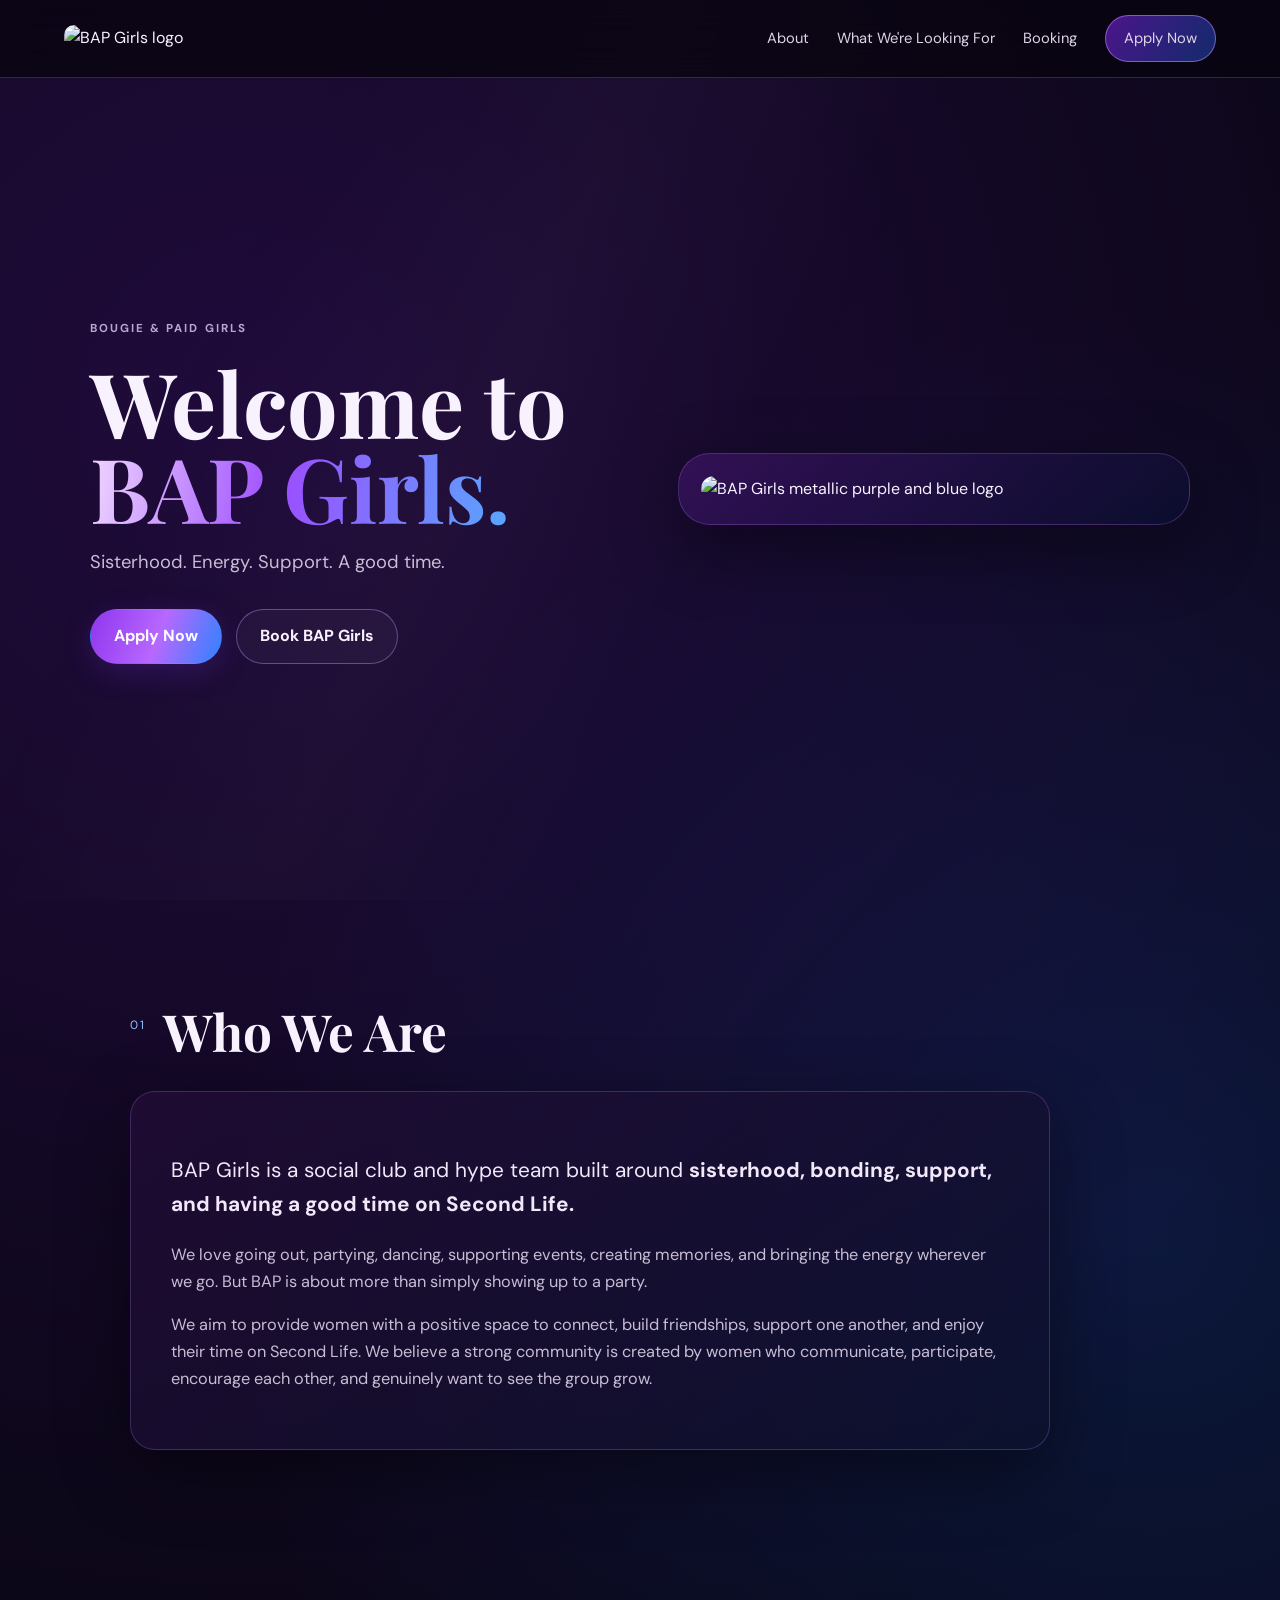
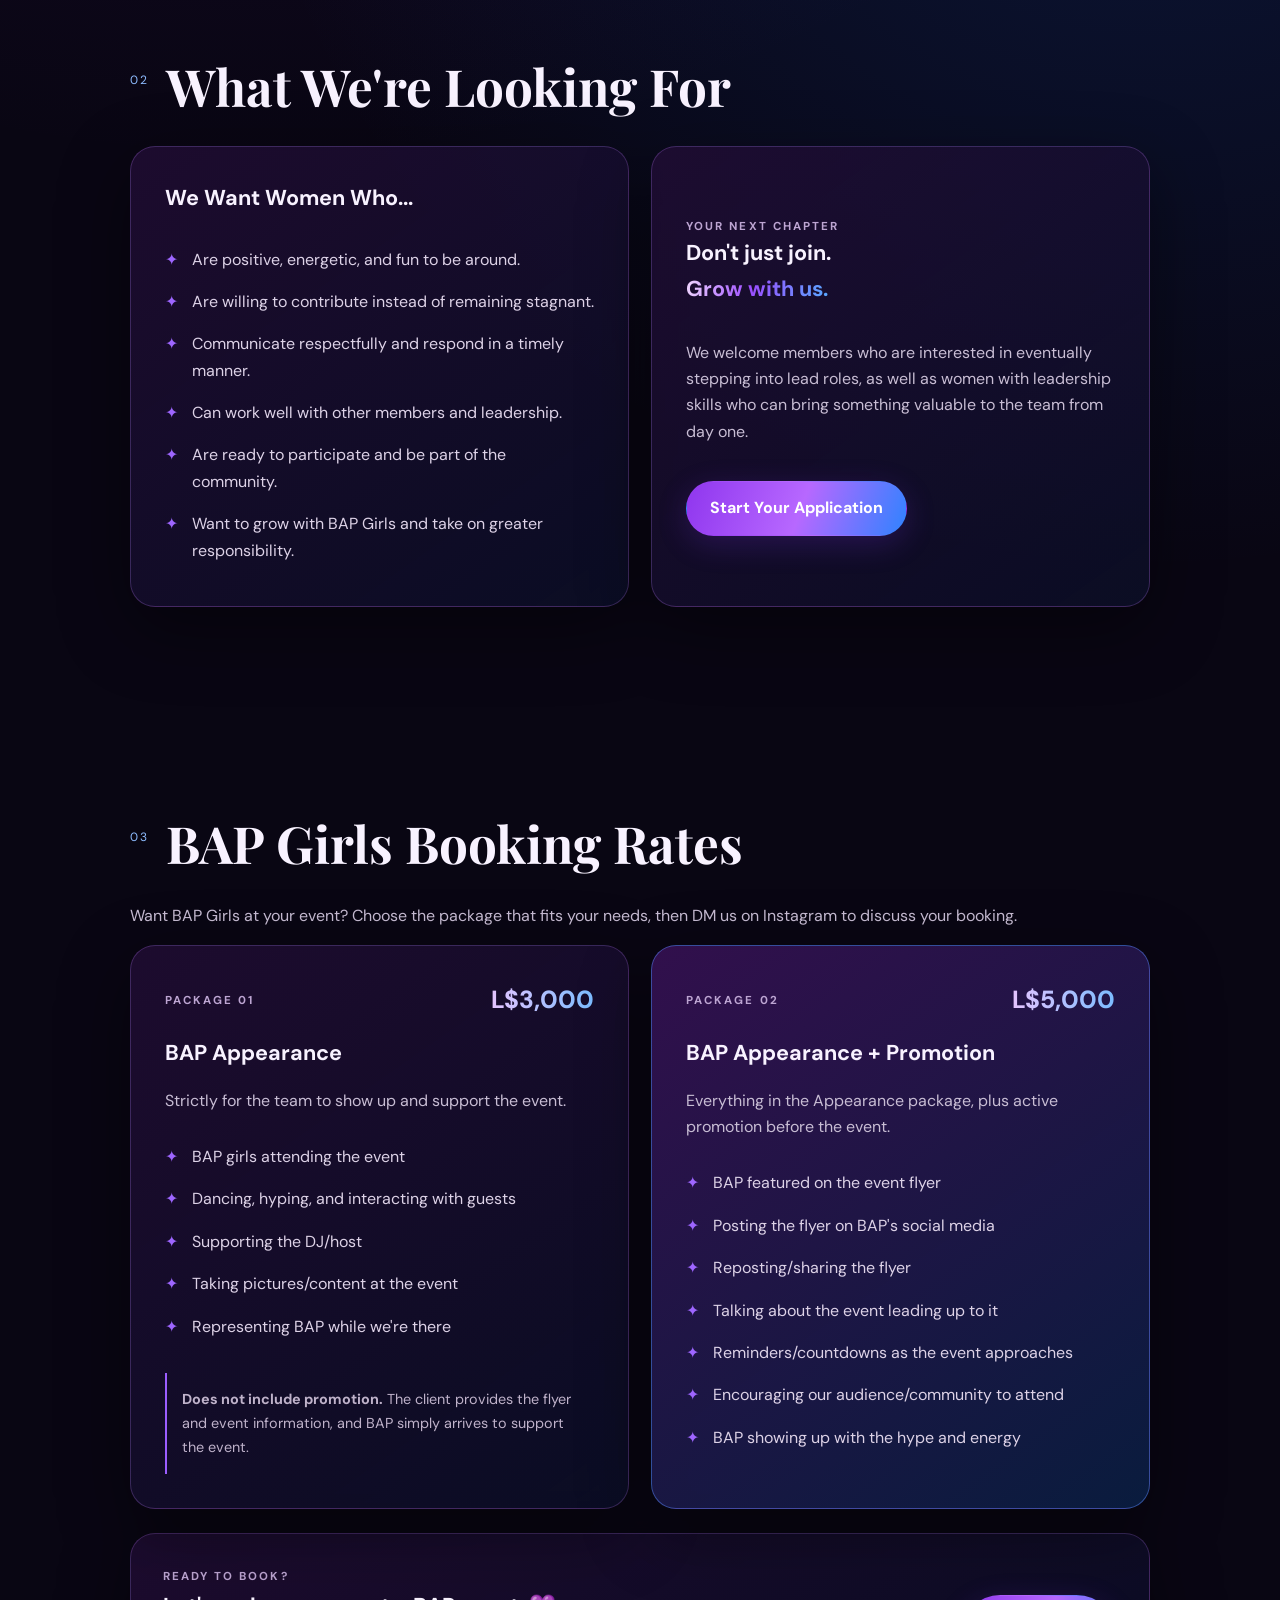
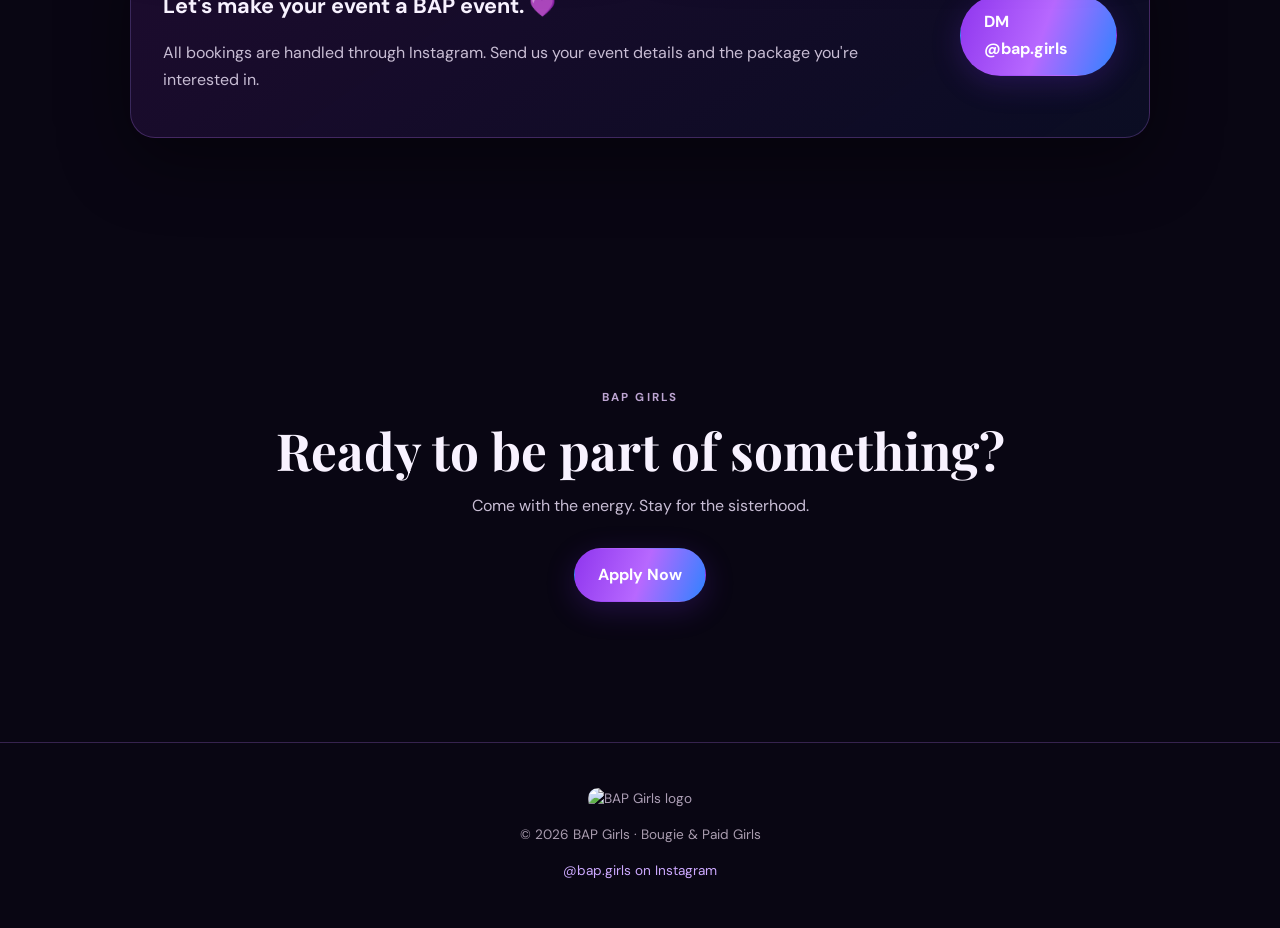
==== index.html @ beb912d2 "Add files via upload" ====
<!DOCTYPE html>
<html lang="en">
<head>
  <meta charset="UTF-8">
  <meta name="viewport" content="width=device-width, initial-scale=1.0">
  <meta name="description" content="BAP Girls — Bougie & Paid Girls. A Second Life social club and hype team centered on sisterhood, bonding, support, and having a good time.">
  <title>BAP Girls | Bougie & Paid Girls</title>
  <link rel="preconnect" href="https://fonts.googleapis.com">
  <link rel="preconnect" href="https://fonts.gstatic.com" crossorigin>
  <link href="https://fonts.googleapis.com/css2?family=DM+Sans:wght@400;500;600;700&family=Playfair+Display:wght@600;700&display=swap" rel="stylesheet">
  <link rel="stylesheet" href="styles.css">
</head>
<body>
  <div class="ambient ambient-one"></div>
  <div class="ambient ambient-two"></div>

  <header class="site-header">
    <a class="brand" href="#home" aria-label="BAP Girls home">
      <img src="assets/bap-girls-logo.png" alt="BAP Girls logo">
    </a>
    <button class="menu-toggle" aria-label="Open menu" aria-expanded="false">☰</button>
    <nav class="nav">
      <a href="#about">About</a>
      <a href="#looking-for">What We're Looking For</a>
      <a href="#booking">Booking</a>
      <a class="nav-apply" href="application.html">Apply Now</a>
    </nav>
  </header>

  <main>
    <section id="home" class="hero section">
      <div class="hero-copy">
        <span class="eyebrow">BOUGIE &amp; PAID GIRLS</span>
        <h1>Welcome to<br><span>BAP Girls.</span></h1>
        <p class="hero-text">Sisterhood. Energy. Support. A good time.</p>
        <div class="hero-actions">
          <a class="button button-primary" href="application.html">Apply Now</a>
          <a class="button button-ghost" href="#booking">Book BAP Girls</a>
        </div>
      </div>
      <div class="hero-logo-card">
        <div class="shine"></div>
        <img src="assets/bap-girls-logo.png" alt="BAP Girls metallic purple and blue logo">
      </div>
    </section>

    <section id="about" class="section content-section">
      <div class="section-heading">
        <span class="section-number">01</span>
        <h2>Who We Are</h2>
      </div>
      <div class="glass-card about-card">
        <p class="lead">BAP Girls is a social club and hype team built around <strong>sisterhood, bonding, support, and having a good time on Second Life.</strong></p>
        <p>We love going out, partying, dancing, supporting events, creating memories, and bringing the energy wherever we go. But BAP is about more than simply showing up to a party.</p>
        <p>We aim to provide women with a positive space to connect, build friendships, support one another, and enjoy their time on Second Life. We believe a strong community is created by women who communicate, participate, encourage each other, and genuinely want to see the group grow.</p>
      </div>
    </section>

    <section id="looking-for" class="section content-section">
      <div class="section-heading">
        <span class="section-number">02</span>
        <h2>What We're Looking For</h2>
      </div>
      <div class="looking-grid">
        <div class="glass-card">
          <h3>We Want Women Who...</h3>
          <ul class="feature-list">
            <li>Are positive, energetic, and fun to be around.</li>
            <li>Are willing to contribute instead of remaining stagnant.</li>
            <li>Communicate respectfully and respond in a timely manner.</li>
            <li>Can work well with other members and leadership.</li>
            <li>Are ready to participate and be part of the community.</li>
            <li>Want to grow with BAP Girls and take on greater responsibility.</li>
          </ul>
        </div>
        <div class="glass-card emphasis-card">
          <span class="mini-label">YOUR NEXT CHAPTER</span>
          <h3>Don't just join.<br><span>Grow with us.</span></h3>
          <p>We welcome members who are interested in eventually stepping into lead roles, as well as women with leadership skills who can bring something valuable to the team from day one.</p>
          <a class="button button-primary" href="application.html">Start Your Application</a>
        </div>
      </div>
    </section>

    <section id="booking" class="section content-section">
      <div class="section-heading">
        <span class="section-number">03</span>
        <h2>BAP Girls Booking Rates</h2>
      </div>
      <p class="section-intro">Want BAP Girls at your event? Choose the package that fits your needs, then DM us on Instagram to discuss your booking.</p>

      <div class="rates-grid">
        <article class="rate-card">
          <div class="rate-top">
            <span class="package">PACKAGE 01</span>
            <span class="price">L$3,000</span>
          </div>
          <h3>BAP Appearance</h3>
          <p class="rate-description">Strictly for the team to show up and support the event.</p>
          <ul class="feature-list">
            <li>BAP girls attending the event</li>
            <li>Dancing, hyping, and interacting with guests</li>
            <li>Supporting the DJ/host</li>
            <li>Taking pictures/content at the event</li>
            <li>Representing BAP while we're there</li>
          </ul>
          <div class="note"><strong>Does not include promotion.</strong> The client provides the flyer and event information, and BAP simply arrives to support the event.</div>
        </article>

        <article class="rate-card featured-rate">
          <div class="rate-top">
            <span class="package">PACKAGE 02</span>
            <span class="price">L$5,000</span>
          </div>
          <h3>BAP Appearance + Promotion</h3>
          <p class="rate-description">Everything in the Appearance package, plus active promotion before the event.</p>
          <ul class="feature-list">
            <li>BAP featured on the event flyer</li>
            <li>Posting the flyer on BAP's social media</li>
            <li>Reposting/sharing the flyer</li>
            <li>Talking about the event leading up to it</li>
            <li>Reminders/countdowns as the event approaches</li>
            <li>Encouraging our audience/community to attend</li>
            <li>BAP showing up with the hype and energy</li>
          </ul>
        </article>
      </div>

      <div class="booking-cta glass-card">
        <div>
          <span class="mini-label">READY TO BOOK?</span>
          <h3>Let's make your event a BAP event. 💜</h3>
          <p>All bookings are handled through Instagram. Send us your event details and the package you're interested in.</p>
        </div>
        <a class="button button-primary" href="https://www.instagram.com/bap.girls/" target="_blank" rel="noopener">DM @bap.girls</a>
      </div>
    </section>

    <section class="section final-cta">
      <div class="cta-inner">
        <span class="eyebrow">BAP GIRLS</span>
        <h2>Ready to be part of something?</h2>
        <p>Come with the energy. Stay for the sisterhood.</p>
        <a class="button button-primary" href="application.html">Apply Now</a>
      </div>
    </section>
  </main>

  <footer class="site-footer">
    <img src="assets/bap-girls-logo.png" alt="BAP Girls logo">
    <p>© <span id="year"></span> BAP Girls · Bougie &amp; Paid Girls</p>
    <a href="https://www.instagram.com/bap.girls/" target="_blank" rel="noopener">@bap.girls on Instagram</a>
  </footer>

  <script>
    document.getElementById('year').textContent = new Date().getFullYear();

    const toggle = document.querySelector('.menu-toggle');
    const nav = document.querySelector('.nav');
    toggle.addEventListener('click', () => {
      const open = nav.classList.toggle('open');
      toggle.setAttribute('aria-expanded', open);
    });
    nav.querySelectorAll('a').forEach(a => a.addEventListener('click', () => nav.classList.remove('open')));
  </script>
</body>
</html>
---- styles.css ----
:root{
  --bg:#090613; --panel:rgba(27,11,46,.72); --purple:#9d4dff; --purple2:#d6a2ff;
  --blue:#2778ff; --blue2:#6bb8ff; --text:#f8f2ff; --muted:#c8bdd4; --line:rgba(190,126,255,.25);
  --shadow:0 22px 70px rgba(0,0,0,.42);
}
*{box-sizing:border-box}
html{scroll-behavior:smooth}
body{margin:0;background:radial-gradient(circle at 20% 10%,rgba(100,26,180,.25),transparent 35%),radial-gradient(circle at 90% 30%,rgba(20,94,220,.20),transparent 30%),var(--bg);color:var(--text);font-family:"DM Sans",sans-serif;line-height:1.65;overflow-x:hidden}
body:before{content:"";position:fixed;inset:0;pointer-events:none;background:linear-gradient(115deg,transparent 20%,rgba(255,255,255,.025) 40%,transparent 60%);z-index:-1}
a{color:inherit;text-decoration:none}
button,input,textarea,select{font:inherit}
.site-header{position:sticky;top:0;z-index:20;height:78px;padding:10px 5vw;display:flex;align-items:center;justify-content:space-between;background:rgba(8,5,15,.76);backdrop-filter:blur(18px);border-bottom:1px solid var(--line)}
.brand img{width:88px;height:55px;object-fit:cover;object-position:center;border-radius:10px;mix-blend-mode:screen}
.nav{display:flex;align-items:center;gap:28px;font-size:.92rem;color:#ded4e9}
.nav a{transition:.2s ease}
.nav a:hover{color:white;text-shadow:0 0 18px var(--purple2)}
.nav-apply{padding:10px 18px;border:1px solid rgba(198,139,255,.55);border-radius:999px;background:linear-gradient(120deg,rgba(120,34,220,.6),rgba(31,92,220,.45))}
.menu-toggle{display:none;background:none;color:white;border:0;font-size:1.5rem}
.section{padding:105px 7vw}
.hero{min-height:calc(100vh - 78px);display:grid;grid-template-columns:1fr 1fr;gap:6vw;align-items:center;max-width:1400px;margin:auto}
.eyebrow,.mini-label,.package{letter-spacing:.18em;font-size:.72rem;font-weight:700;color:#bda5d2}
.hero h1{font-family:"Playfair Display",serif;font-size:clamp(3.4rem,7vw,6.8rem);line-height:.95;margin:18px 0}
.hero h1 span,.emphasis-card h3 span{background:linear-gradient(100deg,#f2d9ff,#9d4dff 45%,#57a8ff);-webkit-background-clip:text;background-clip:text;color:transparent}
.hero-text{font-size:1.15rem;color:var(--muted);max-width:500px}
.hero-actions{display:flex;gap:14px;margin-top:32px;flex-wrap:wrap}
.button{display:inline-flex;justify-content:center;align-items:center;border-radius:999px;padding:13px 23px;font-weight:700;cursor:pointer;transition:.2s ease;border:1px solid transparent}
.button:hover{transform:translateY(-2px);box-shadow:0 12px 35px rgba(124,56,255,.25)}
.button-primary{background:linear-gradient(110deg,#8f36ee,#b768ff 52%,#2f83ff);color:white;box-shadow:0 8px 30px rgba(117,48,230,.22)}
.button-ghost{border-color:rgba(200,155,255,.4);background:rgba(255,255,255,.03)}
.hero-logo-card{position:relative;padding:22px;border:1px solid var(--line);border-radius:32px;background:linear-gradient(145deg,rgba(82,24,131,.45),rgba(8,15,47,.65));box-shadow:var(--shadow);overflow:hidden}
.hero-logo-card img{display:block;width:100%;border-radius:20px}
.shine{position:absolute;width:55%;height:140%;top:-20%;left:-80%;transform:rotate(20deg);background:linear-gradient(90deg,transparent,rgba(255,255,255,.16),transparent);animation:shine 7s infinite}
@keyframes shine{0%,55%{left:-80%}70%,100%{left:130%}}
.content-section{max-width:1200px;margin:auto}
.section-heading{display:flex;align-items:flex-start;gap:18px;margin-bottom:32px}
.section-number{font-size:.75rem;letter-spacing:.16em;color:#8ebcff;padding-top:11px}
h2{font-family:"Playfair Display",serif;font-size:clamp(2.2rem,4vw,3.7rem);line-height:1.05;margin:0}
.glass-card,.rate-card{border:1px solid var(--line);background:linear-gradient(145deg,rgba(34,13,54,.78),rgba(12,17,44,.66));border-radius:25px;box-shadow:var(--shadow)}
.about-card{padding:40px;max-width:920px}
.about-card p{color:var(--muted);font-size:1.02rem}.about-card .lead{font-size:1.3rem;color:#f2e8fa}
.looking-grid,.rates-grid{display:grid;grid-template-columns:1fr 1fr;gap:22px}
.looking-grid .glass-card,.rate-card{padding:34px}
h3{font-size:1.35rem;margin:0 0 16px}
.feature-list{list-style:none;padding:0;margin:22px 0 0}
.feature-list li{position:relative;padding:8px 0 8px 27px;color:#ddd2e7}
.feature-list li:before{content:"✦";position:absolute;left:0;color:#9e66ff}
.emphasis-card{display:flex;flex-direction:column;justify-content:center;min-height:350px}
.emphasis-card p,.section-intro,.rate-description,.booking-cta p{color:var(--muted)}
.emphasis-card .button{align-self:flex-start;margin-top:20px}
.rates-grid{align-items:stretch}
.rate-card{position:relative}
.featured-rate{border-color:rgba(91,137,255,.48);background:linear-gradient(145deg,rgba(62,19,95,.76),rgba(10,37,78,.72))}
.rate-top{display:flex;justify-content:space-between;gap:15px;align-items:center;margin-bottom:15px}
.price{font-size:1.55rem;font-weight:800;background:linear-gradient(90deg,#e5c4ff,#7bbcff);-webkit-background-clip:text;background-clip:text;color:transparent;white-space:nowrap}
.note{margin-top:25px;padding:15px;border-left:2px solid #9b5dff;color:#bfb2ca;font-size:.9rem}
.booking-cta{margin-top:24px;padding:28px 32px;display:flex;justify-content:space-between;align-items:center;gap:25px}
.final-cta{text-align:center;padding-top:140px;padding-bottom:140px}
.cta-inner{max-width:800px;margin:auto}
.cta-inner h2{margin:14px 0}.cta-inner p{color:var(--muted);margin-bottom:28px}
.site-footer{padding:45px 7vw;border-top:1px solid var(--line);text-align:center;color:#a99caf;font-size:.85rem}
.site-footer img{width:100px;height:60px;object-fit:cover;object-position:center;border-radius:10px;mix-blend-mode:screen}
.site-footer a{color:#cda9ff}
.application-main{max-width:950px;margin:auto;padding:85px 5vw}
.application-hero{text-align:center;max-width:780px;margin:0 auto 55px}
.application-hero h1{font-family:"Playfair Display",serif;font-size:clamp(2.7rem,6vw,5rem);line-height:1;margin:15px 0}
.application-hero h1 span{background:linear-gradient(100deg,#f2d9ff,#9d4dff 45%,#57a8ff);-webkit-background-clip:text;background-clip:text;color:transparent}
.application-hero p{color:var(--muted)}
.application-form{display:grid;gap:20px}
.form-section{padding:34px;border-radius:25px;border:1px solid var(--line);background:linear-gradient(145deg,rgba(34,13,54,.75),rgba(10,16,40,.72));box-shadow:var(--shadow)}
.form-heading{display:flex;gap:16px;margin-bottom:28px}
.form-heading>span{font-size:.75rem;color:#8ebcff;letter-spacing:.14em;padding-top:8px}
.form-heading h2{font-size:2rem}.form-heading p{margin:5px 0 0;color:#a99caf}
.form-section label{display:block;font-weight:600;margin-top:22px}.form-section label:first-of-type{margin-top:0}
.form-section label>span{color:#c98cff}
.form-section small{display:block;color:#988ca3;font-weight:400;font-size:.8rem;margin:5px 0 8px}
input,textarea,select{width:100%;margin-top:9px;padding:14px 15px;border-radius:13px;border:1px solid rgba(191,135,255,.24);background:rgba(5,4,13,.62);color:white;outline:none}
input:focus,textarea:focus,select:focus{border-color:#9856e8;box-shadow:0 0 0 3px rgba(145,74,235,.13)}
textarea{min-height:125px;resize:vertical}
select{appearance:auto}
.checkbox-label{display:flex!important;gap:12px;align-items:flex-start;margin-top:24px!important;font-weight:500!important;color:#ddd4e6}
.checkbox-label input{width:19px;height:19px;margin:3px 0 0;flex:0 0 19px;accent-color:#9a50ed}
.acknowledgment{padding:20px;border-radius:15px;background:rgba(91,40,130,.16);border:1px solid rgba(166,100,236,.2);color:#cfc2d7}
.acknowledgment p{margin:0 0 10px}.acknowledgment p:last-child{margin-bottom:0}
.submit-area{text-align:center;padding:22px 0 50px}.submit-area p{color:#93889a;font-size:.85rem}.submit-button{border:0;font-size:1rem}
.thank-you-page{min-height:100vh;display:grid;place-items:center;padding:30px}
.thank-you-card{text-align:center;max-width:650px;padding:55px 40px}
.thank-you-card img{width:240px;max-width:80%;border-radius:18px;mix-blend-mode:screen;margin-bottom:25px}
.thank-you-card h1{font-family:"Playfair Display",serif;font-size:3rem;line-height:1.05;margin:15px 0}
.thank-you-card p{color:var(--muted);margin-bottom:30px}
@media(max-width:850px){
  .site-header{padding:10px 4vw}.menu-toggle{display:block}.nav{display:none;position:absolute;top:78px;left:0;right:0;padding:18px 5vw;background:rgba(8,5,15,.97);border-bottom:1px solid var(--line);flex-direction:column;align-items:stretch}.nav.open{display:flex}.nav a{padding:10px}.nav-always{display:flex;flex-direction:row;position:static;padding:0;background:none;border:0}
  .hero{grid-template-columns:1fr;min-height:auto;padding-top:75px}.hero-logo-card{order:-1}.looking-grid,.rates-grid{grid-template-columns:1fr}.booking-cta{flex-direction:column;align-items:flex-start}
}
@media(max-width:560px){
  .section{padding:75px 5vw}.application-main{padding:60px 4vw}.form-section{padding:25px 20px}.about-card,.looking-grid .glass-card,.rate-card{padding:25px}.hero h1{font-size:3.25rem}.nav-always{display:none}.brand img{width:80px;height:50px}
}
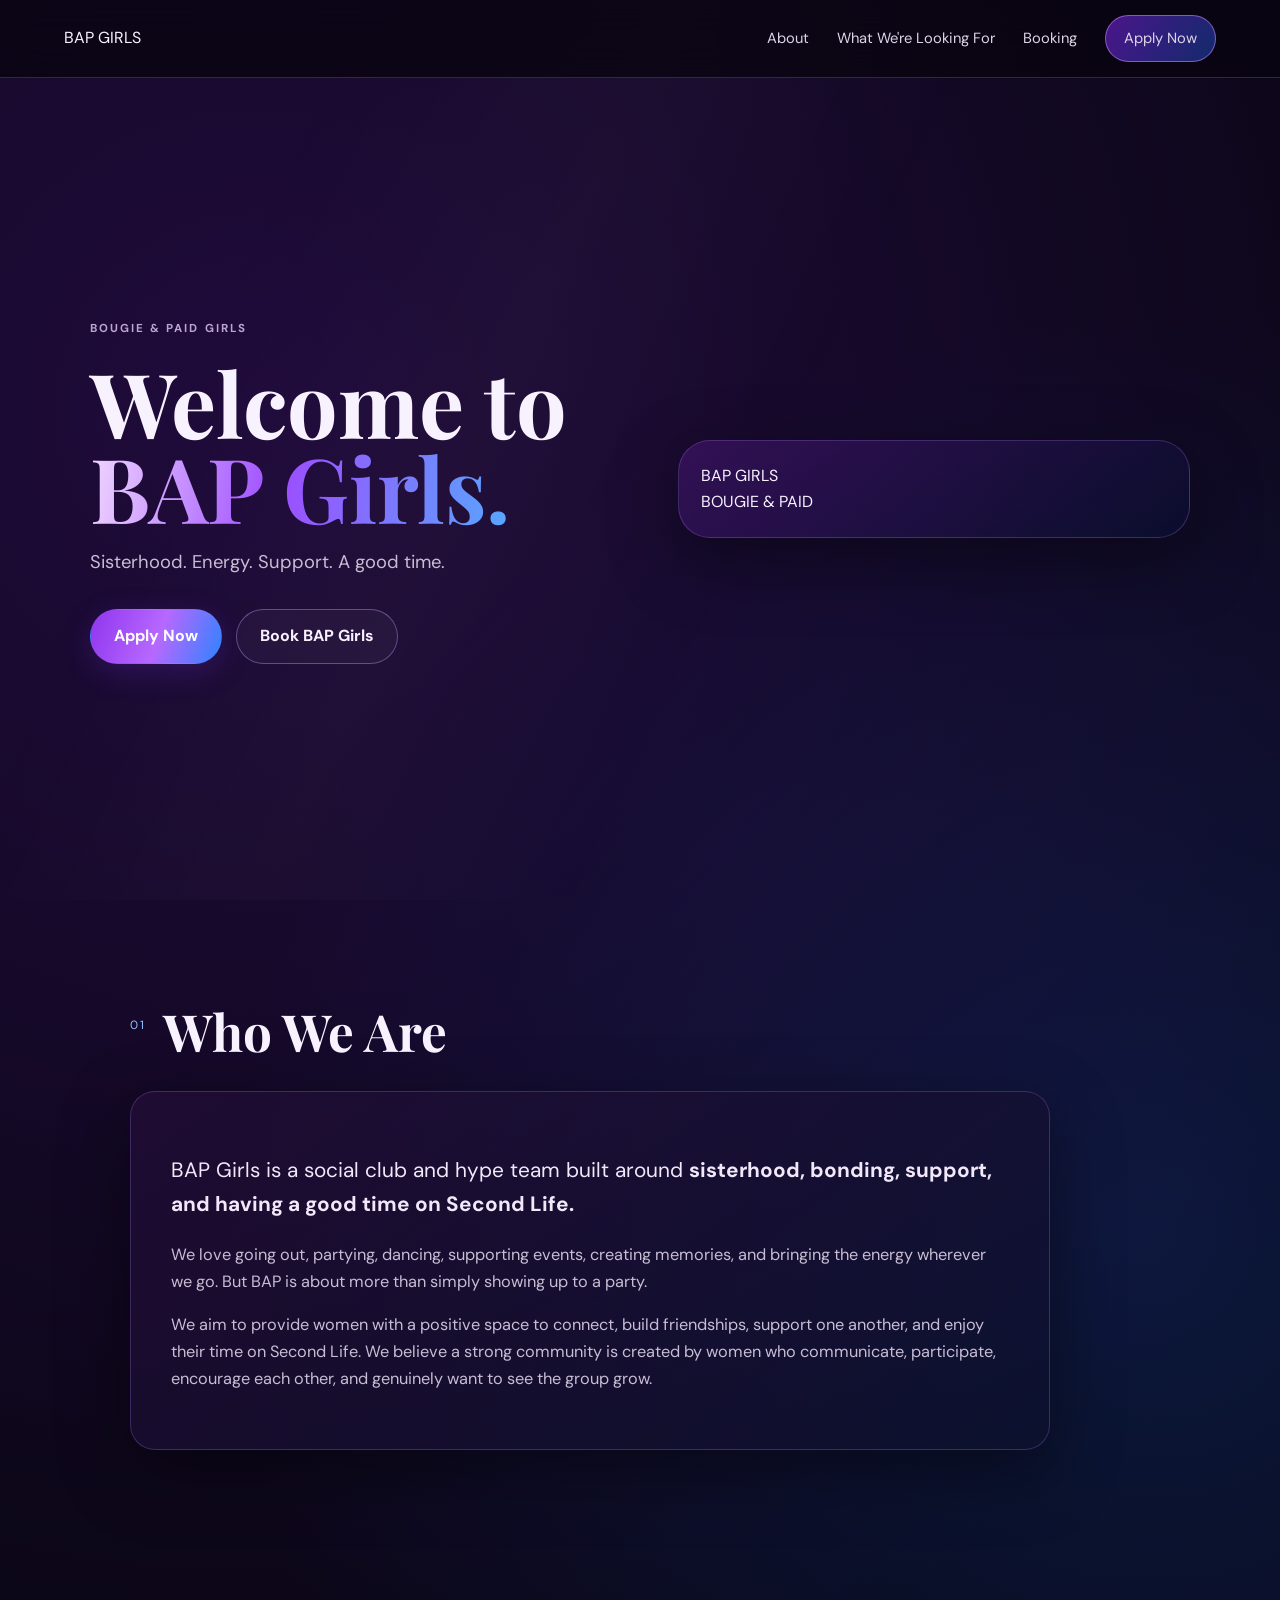
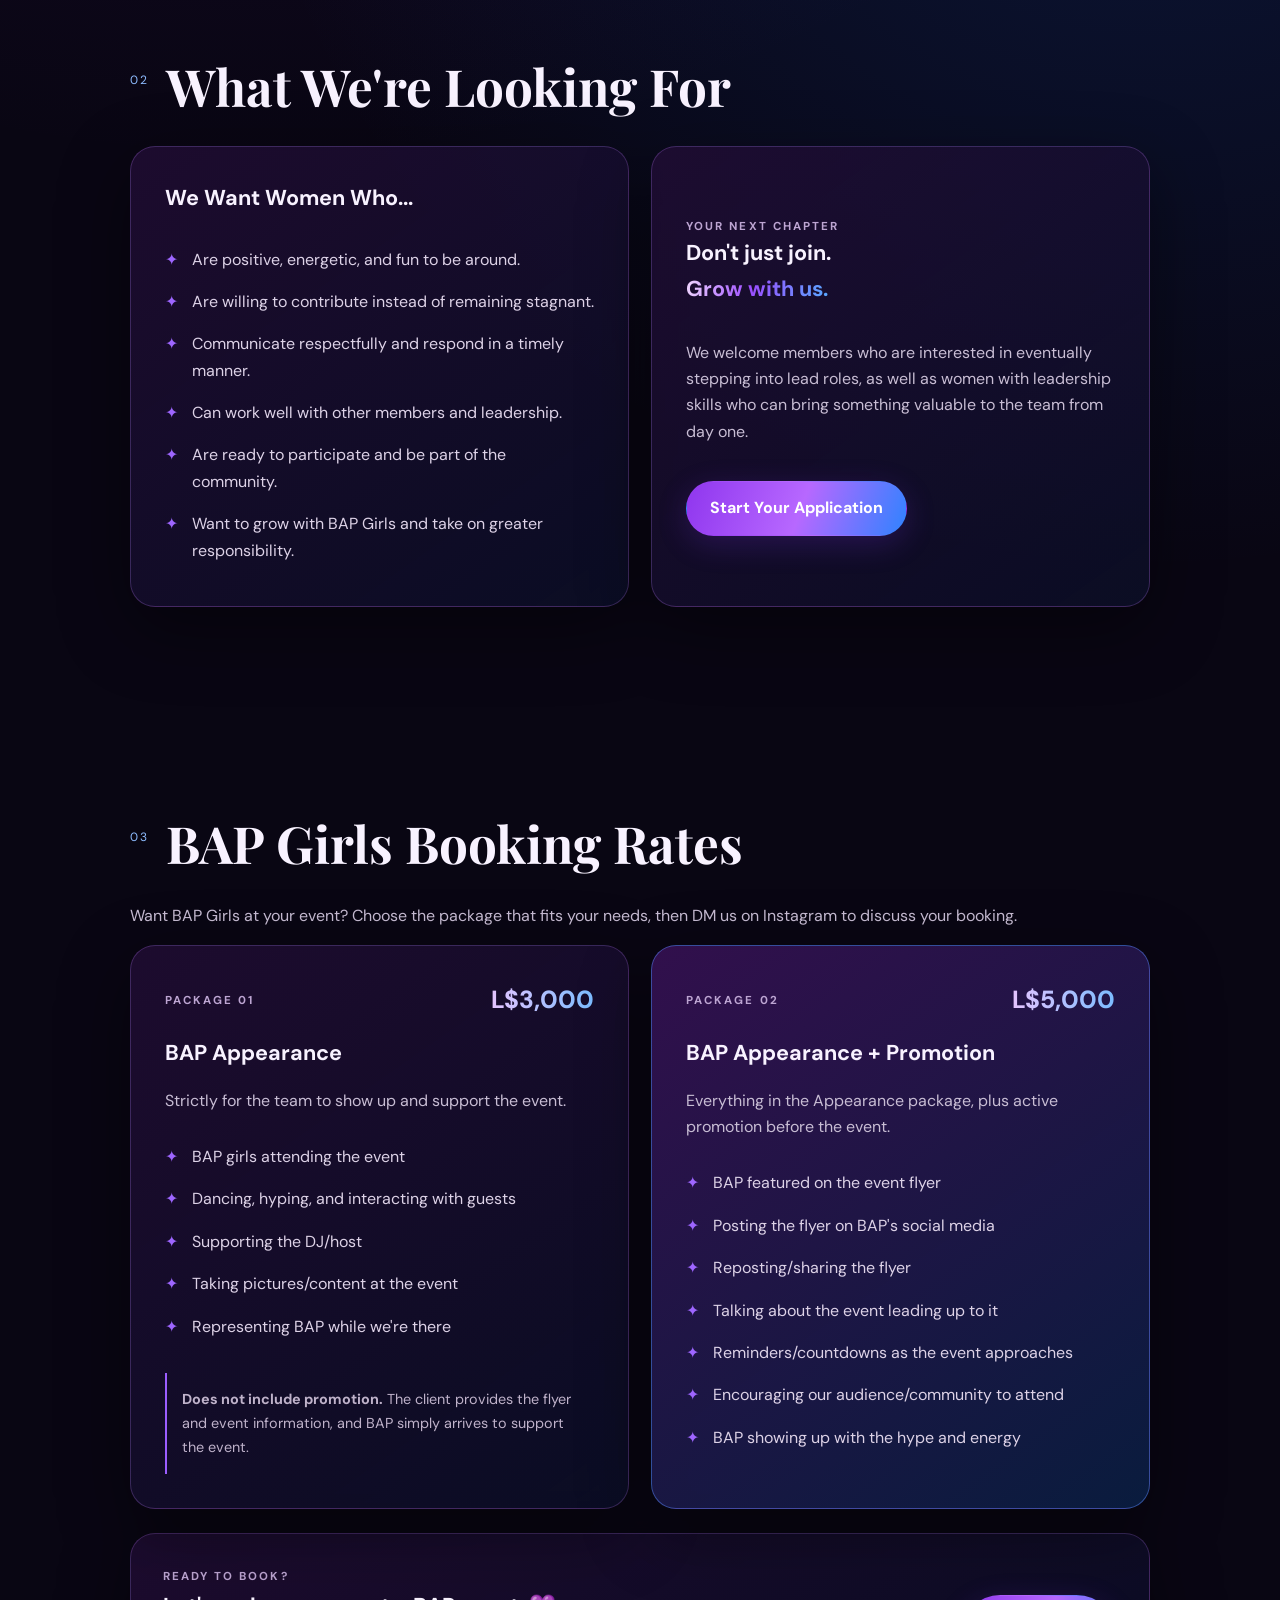
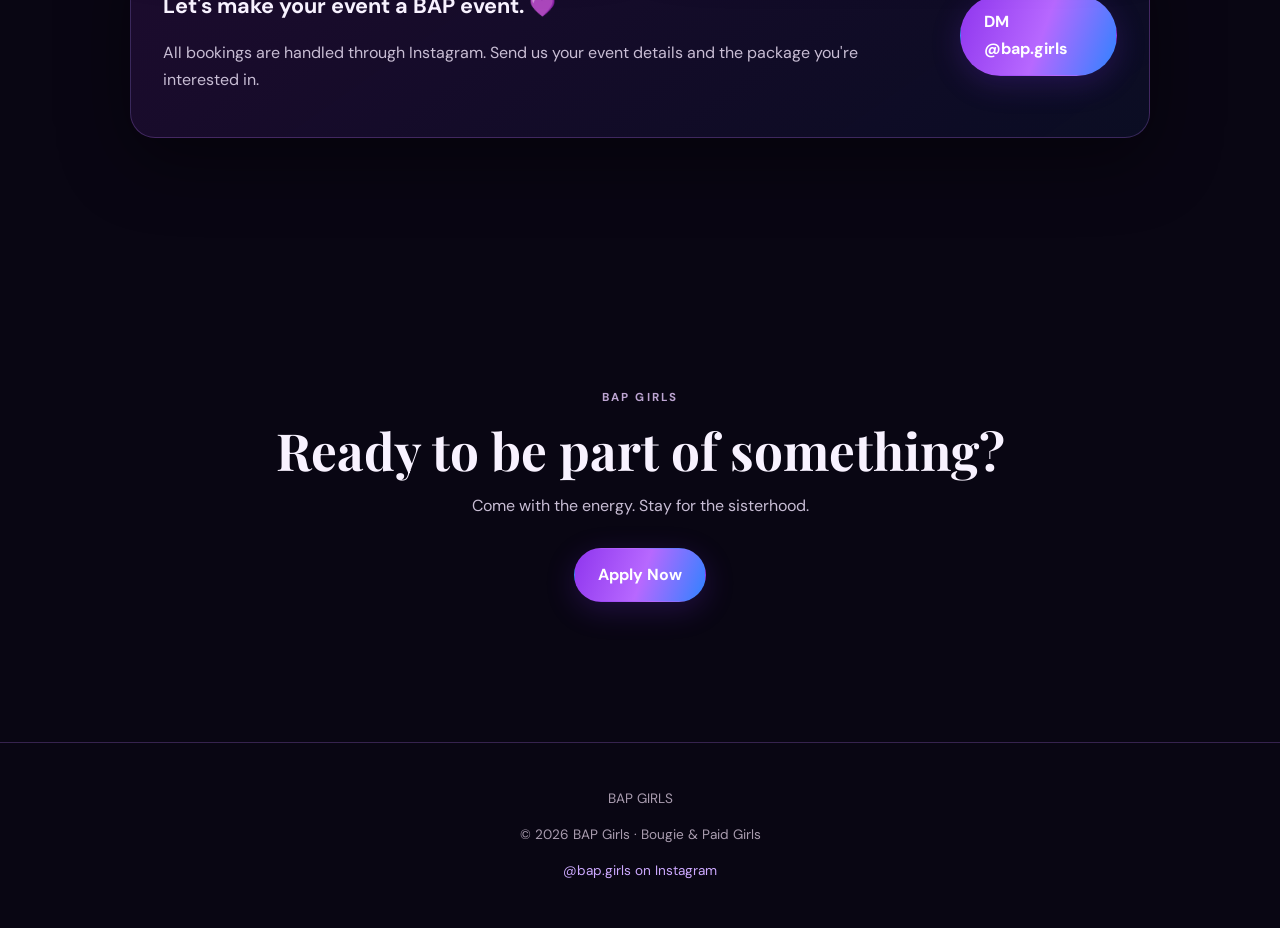
==== commit b2d6c0d0: "Refactor header and footer layout in index.html" ====
--- a/index.html
+++ b/index.html
@@ -10,15 +10,19 @@
   <link href="https://fonts.googleapis.com/css2?family=DM+Sans:wght@400;500;600;700&family=Playfair+Display:wght@600;700&display=swap" rel="stylesheet">
   <link rel="stylesheet" href="styles.css">
 </head>
+
 <body>
   <div class="ambient ambient-one"></div>
   <div class="ambient ambient-two"></div>
 
   <header class="site-header">
-    <a class="brand" href="#home" aria-label="BAP Girls home">
-      <img src="assets/bap-girls-logo.png" alt="BAP Girls logo">
+    <a class="brand bap-logo-small" href="#home" aria-label="BAP Girls home">
+      <span class="bap-word">BAP</span>
+      <span class="girls-word">GIRLS</span>
     </a>
+
     <button class="menu-toggle" aria-label="Open menu" aria-expanded="false">☰</button>
+
     <nav class="nav">
       <a href="#about">About</a>
       <a href="#looking-for">What We're Looking For</a>
@@ -31,16 +35,28 @@
     <section id="home" class="hero section">
       <div class="hero-copy">
         <span class="eyebrow">BOUGIE &amp; PAID GIRLS</span>
+
         <h1>Welcome to<br><span>BAP Girls.</span></h1>
+
         <p class="hero-text">Sisterhood. Energy. Support. A good time.</p>
+
         <div class="hero-actions">
           <a class="button button-primary" href="application.html">Apply Now</a>
           <a class="button button-ghost" href="#booking">Book BAP Girls</a>
         </div>
       </div>
+
       <div class="hero-logo-card">
         <div class="shine"></div>
-        <img src="assets/bap-girls-logo.png" alt="BAP Girls metallic purple and blue logo">
+
+        <div class="logo-stage">
+          <div class="bap-logo-3d" aria-label="BAP Girls">
+            <span class="bap-main">BAP</span>
+            <span class="girls-main">GIRLS</span>
+          </div>
+        </div>
+
+        <div class="logo-caption">BOUGIE &amp; PAID</div>
       </div>
     </section>
 
@@ -49,9 +65,12 @@
         <span class="section-number">01</span>
         <h2>Who We Are</h2>
       </div>
+
       <div class="glass-card about-card">
         <p class="lead">BAP Girls is a social club and hype team built around <strong>sisterhood, bonding, support, and having a good time on Second Life.</strong></p>
+
         <p>We love going out, partying, dancing, supporting events, creating memories, and bringing the energy wherever we go. But BAP is about more than simply showing up to a party.</p>
+
         <p>We aim to provide women with a positive space to connect, build friendships, support one another, and enjoy their time on Second Life. We believe a strong community is created by women who communicate, participate, encourage each other, and genuinely want to see the group grow.</p>
       </div>
     </section>
@@ -61,9 +80,11 @@
         <span class="section-number">02</span>
         <h2>What We're Looking For</h2>
       </div>
+
       <div class="looking-grid">
         <div class="glass-card">
           <h3>We Want Women Who...</h3>
+
           <ul class="feature-list">
             <li>Are positive, energetic, and fun to be around.</li>
             <li>Are willing to contribute instead of remaining stagnant.</li>
@@ -73,10 +94,14 @@
             <li>Want to grow with BAP Girls and take on greater responsibility.</li>
           </ul>
         </div>
+
         <div class="glass-card emphasis-card">
           <span class="mini-label">YOUR NEXT CHAPTER</span>
+
           <h3>Don't just join.<br><span>Grow with us.</span></h3>
+
           <p>We welcome members who are interested in eventually stepping into lead roles, as well as women with leadership skills who can bring something valuable to the team from day one.</p>
+
           <a class="button button-primary" href="application.html">Start Your Application</a>
         </div>
       </div>
@@ -87,6 +112,7 @@
         <span class="section-number">03</span>
         <h2>BAP Girls Booking Rates</h2>
       </div>
+
       <p class="section-intro">Want BAP Girls at your event? Choose the package that fits your needs, then DM us on Instagram to discuss your booking.</p>
 
       <div class="rates-grid">
@@ -95,8 +121,11 @@
             <span class="package">PACKAGE 01</span>
             <span class="price">L$3,000</span>
           </div>
+
           <h3>BAP Appearance</h3>
+
           <p class="rate-description">Strictly for the team to show up and support the event.</p>
+
           <ul class="feature-list">
             <li>BAP girls attending the event</li>
             <li>Dancing, hyping, and interacting with guests</li>
@@ -104,7 +133,11 @@
             <li>Taking pictures/content at the event</li>
             <li>Representing BAP while we're there</li>
           </ul>
-          <div class="note"><strong>Does not include promotion.</strong> The client provides the flyer and event information, and BAP simply arrives to support the event.</div>
+
+          <div class="note">
+            <strong>Does not include promotion.</strong>
+            The client provides the flyer and event information, and BAP simply arrives to support the event.
+          </div>
         </article>
 
         <article class="rate-card featured-rate">
@@ -112,8 +145,11 @@
             <span class="package">PACKAGE 02</span>
             <span class="price">L$5,000</span>
           </div>
+
           <h3>BAP Appearance + Promotion</h3>
+
           <p class="rate-description">Everything in the Appearance package, plus active promotion before the event.</p>
+
           <ul class="feature-list">
             <li>BAP featured on the event flyer</li>
             <li>Posting the flyer on BAP's social media</li>
@@ -129,9 +165,12 @@
       <div class="booking-cta glass-card">
         <div>
           <span class="mini-label">READY TO BOOK?</span>
+
           <h3>Let's make your event a BAP event. 💜</h3>
+
           <p>All bookings are handled through Instagram. Send us your event details and the package you're interested in.</p>
         </div>
+
         <a class="button button-primary" href="https://www.instagram.com/bap.girls/" target="_blank" rel="noopener">DM @bap.girls</a>
       </div>
     </section>
@@ -139,16 +178,24 @@
     <section class="section final-cta">
       <div class="cta-inner">
         <span class="eyebrow">BAP GIRLS</span>
+
         <h2>Ready to be part of something?</h2>
+
         <p>Come with the energy. Stay for the sisterhood.</p>
+
         <a class="button button-primary" href="application.html">Apply Now</a>
       </div>
     </section>
   </main>
 
   <footer class="site-footer">
-    <img src="assets/bap-girls-logo.png" alt="BAP Girls logo">
+    <div class="footer-bap-logo">
+      <span class="bap-word">BAP</span>
+      <span class="girls-word">GIRLS</span>
+    </div>
+
     <p>© <span id="year"></span> BAP Girls · Bougie &amp; Paid Girls</p>
+
     <a href="https://www.instagram.com/bap.girls/" target="_blank" rel="noopener">@bap.girls on Instagram</a>
   </footer>
 
@@ -157,11 +204,15 @@
 
     const toggle = document.querySelector('.menu-toggle');
     const nav = document.querySelector('.nav');
+
     toggle.addEventListener('click', () => {
       const open = nav.classList.toggle('open');
       toggle.setAttribute('aria-expanded', open);
     });
-    nav.querySelectorAll('a').forEach(a => a.addEventListener('click', () => nav.classList.remove('open')));
+
+    nav.querySelectorAll('a').forEach(a => {
+      a.addEventListener('click', () => nav.classList.remove('open'));
+    });
   </script>
 </body>
 </html>
